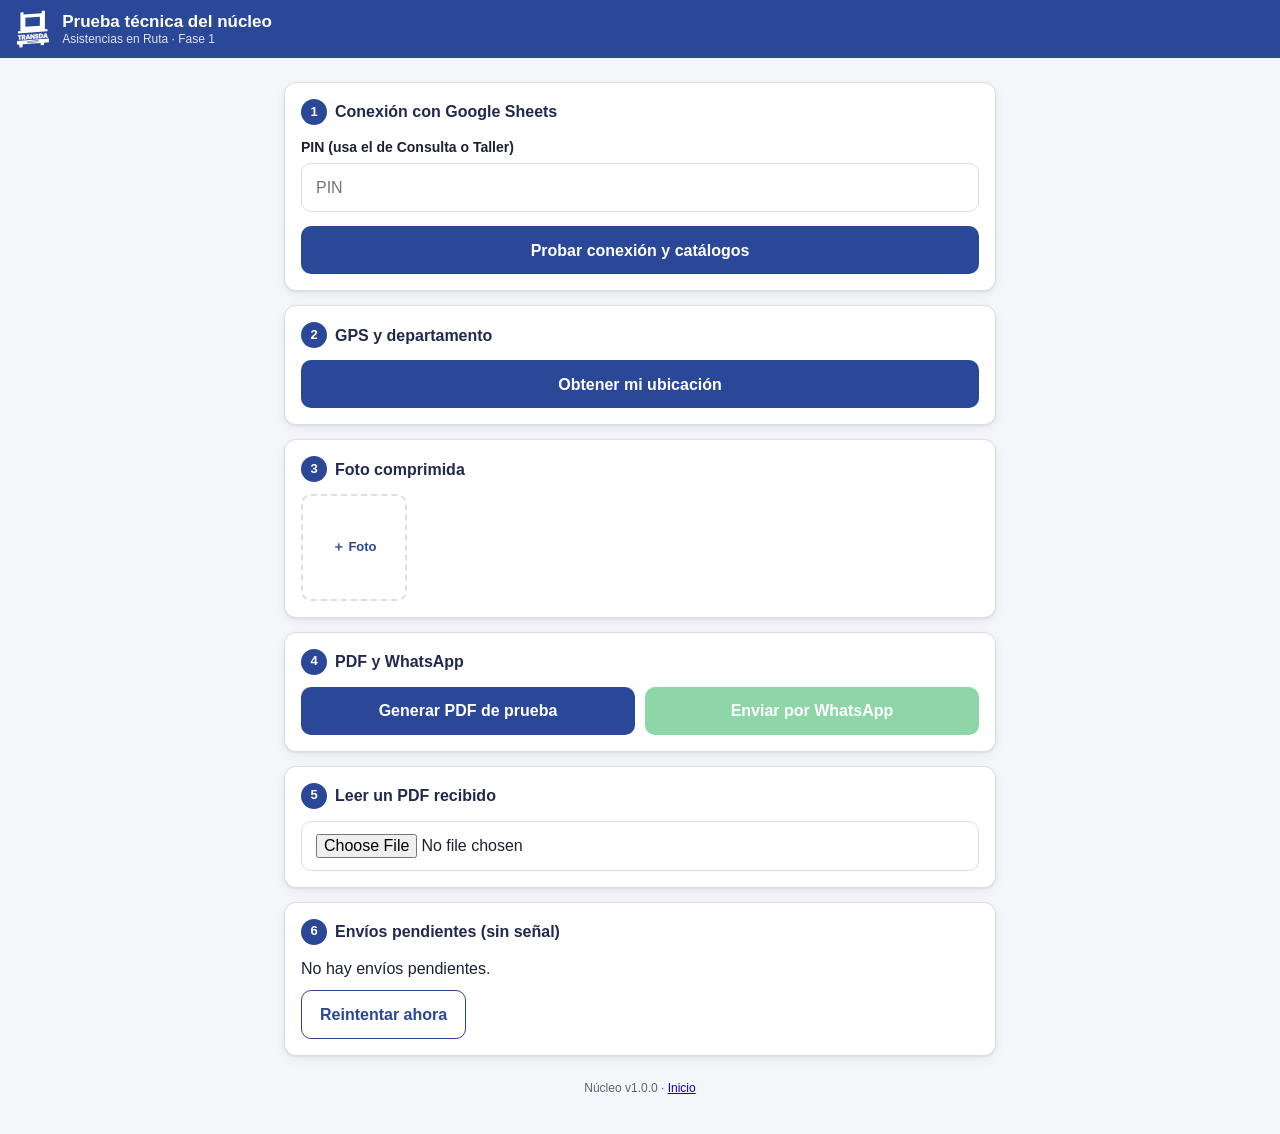
==== nucleo-prueba.html @ d0076cb2 "Add files via upload" ====
<!doctype html>
<html lang="es">
<head>
<meta charset="utf-8">
<meta name="viewport" content="width=device-width, initial-scale=1, viewport-fit=cover">
<meta name="theme-color" content="#2A4798">
<title>Prueba técnica · Asistencias en Ruta</title>
<link rel="icon" href="assets/icon-192.png">
<link rel="stylesheet" href="brand.css">
<style>
  pre { background: #0F1424; color: #DDE3F0; padding: 12px; border-radius: 10px; font-size: 12.5px; overflow: auto; max-height: 260px; white-space: pre-wrap; word-break: break-word; margin: 10px 0 0; }
  .res { margin-top: 10px; }
</style>
</head>
<body>
<header class="ar-header">
  <img src="assets/transda-logo-blanco.svg" alt="TRANSDA">
  <h1>Prueba técnica del núcleo<small>Asistencias en Ruta · Fase 1</small></h1>
</header>
<main class="ar-main">
  <div id="aviso"></div>

  <section class="ar-card">
    <h2><span class="ar-paso">1</span>Conexión con Google Sheets</h2>
    <div class="ar-campo"><label for="pin">PIN (usa el de Consulta o Taller)</label>
      <input id="pin" class="ar-input" inputmode="numeric" autocomplete="off" placeholder="PIN"></div>
    <div class="ar-fila-btn"><button class="ar-btn" id="bCat">Probar conexión y catálogos</button></div>
    <pre id="rCat" class="ar-oculto"></pre>
  </section>

  <section class="ar-card">
    <h2><span class="ar-paso">2</span>GPS y departamento</h2>
    <button class="ar-btn ar-btn-bloque" id="bGps">Obtener mi ubicación</button>
    <pre id="rGps" class="ar-oculto"></pre>
  </section>

  <section class="ar-card">
    <h2><span class="ar-paso">3</span>Foto comprimida</h2>
    <div class="ar-fotos" id="fotos">
      <label class="ar-foto-add">＋ Foto<input type="file" accept="image/*" capture="environment" id="fFoto"></label>
    </div>
    <pre id="rFoto" class="ar-oculto"></pre>
  </section>

  <section class="ar-card">
    <h2><span class="ar-paso">4</span>PDF y WhatsApp</h2>
    <div class="ar-fila-btn">
      <button class="ar-btn" id="bPdf">Generar PDF de prueba</button>
      <button class="ar-btn ar-btn-wa" id="bWa" disabled>Enviar por WhatsApp</button>
    </div>
    <pre id="rPdf" class="ar-oculto"></pre>
  </section>

  <section class="ar-card">
    <h2><span class="ar-paso">5</span>Leer un PDF recibido</h2>
    <input type="file" accept="application/pdf" id="fPdf" class="ar-input">
    <pre id="rLeer" class="ar-oculto"></pre>
  </section>

  <section class="ar-card">
    <h2><span class="ar-paso">6</span>Envíos pendientes (sin señal)</h2>
    <p id="rCola" style="margin:0">Revisando…</p>
    <button class="ar-btn ar-btn-sec" id="bCola" style="margin-top:10px">Reintentar ahora</button>
  </section>
  <p class="ar-pie">Núcleo v<span id="ver"></span> · <a href="index.html">Inicio</a></p>
</main>

<script src="config.js"></script>
<script src="vendor/jspdf.umd.min.js"></script>
<script src="core.js"></script>
<script>
(function () {
  const $ = (id) => document.getElementById(id);
  const mostrar = (id, obj) => { const el = $(id); el.classList.remove('ar-oculto'); el.textContent = typeof obj === 'string' ? obj : JSON.stringify(obj, null, 2); };
  AR.sesion.iniciar('prueba');
  $('ver').textContent = AR.VERSION;
  $('pin').value = AR.sesion.pin();
  if (!AR.api.configurada()) $('aviso').innerHTML = '<div class="ar-aviso ambar">Falta pegar la URL de Apps Script en <b>config.js</b>. Las pruebas 2 a 5 funcionan igual.</div>';
  if (!window.isSecureContext) $('aviso').innerHTML += '<div class="ar-aviso rojo">Abre esta página desde su enlace <b>https://</b> para que funcione el GPS.</div>';

  let gps = null, fotos = [], pdfBlob = null, caso = null;

  $('bCat').onclick = async () => {
    AR.sesion.guardar($('pin').value, 'Prueba técnica');
    mostrar('rCat', 'Conectando…');
    try {
      const t0 = performance.now();
      const d = await AR.catalogos.cargar(true);
      mostrar('rCat', { conexion: 'OK', rol: d.rol, segundos: ((performance.now() - t0) / 1000).toFixed(1),
        unidades: d.unidades.length, pilotos: d.pilotos.length, mecanicos: d.mecanicos.length, areas: d.areas.map(a => a.area), departamentos: d.departamentos.length, config: d.config });
    } catch (e) { mostrar('rCat', '❌ ' + e.message); }
  };

  $('bGps').onclick = async () => {
    mostrar('rGps', 'Buscando señal GPS…');
    try {
      gps = await AR.gps.obtener();
      gps.departamento = await AR.geo.departamento(gps.lat, gps.lng);
      mostrar('rGps', Object.assign({ mapa: AR.gps.mapaUrl(gps.lat, gps.lng) }, gps));
    } catch (e) { mostrar('rGps', '❌ ' + e.message); }
  };

  $('fFoto').onchange = async (ev) => {
    const f = ev.target.files[0]; if (!f) return;
    try {
      const r = await AR.fotos.comprimir(f);
      fotos.push(r.dataUrl);
      const div = document.createElement('div'); div.className = 'ar-foto'; div.innerHTML = '<img alt="">'; div.firstChild.src = r.dataUrl;
      $('fotos').insertBefore(div, $('fotos').lastElementChild);
      mostrar('rFoto', { original_kb: Math.round(f.size / 1024), comprimida_kb: r.kb, tamaño: r.ancho + '×' + r.alto });
    } catch (e) { mostrar('rFoto', '❌ ' + e.message); }
    ev.target.value = '';
  };

  $('bPdf').onclick = async () => {
    const ahora = Date.now();
    caso = {
      correlativo: 'AR-PRUEBA-0000', estado: 'CERRADA', unidad: 'C140', cisterna: 'ER177', tipoUnidad: 'CABEZAL', componente: 'Cabezal',
      creadoEn: new Date(ahora - 3 * 3600e3).toISOString(), creadoPor: 'Prueba', origen: 'Piloto',
      pilotoNombre: 'Piloto de prueba', pilotoTel: '5555-5555', area: 'Llantas', descripcion: 'Reventón de llanta en eje de tracción, lado izquierdo. (Documento de PRUEBA)',
      puedeMoverse: 'NO', conCarga: 'SI', prioridad: 'Alta',
      lat: gps ? gps.lat : 14.3044, lng: gps ? gps.lng : -90.7852, precisionM: gps ? gps.precision : 12, departamento: gps ? gps.departamento : 'Escuintla',
      referencia: 'Km 58 CA-9, frente a gasolinera', mecanicoNombre: 'Mecánico de prueba', mecanicoTipo: 'Interno',
      asignadoEn: new Date(ahora - 2.6 * 3600e3).toISOString(), salidaEn: new Date(ahora - 2.5 * 3600e3).toISOString(),
      llegadaEn: new Date(ahora - 1.6 * 3600e3).toISOString(), finEn: new Date(ahora - 0.7 * 3600e3).toISOString(), cerradoEn: new Date(ahora - 0.7 * 3600e3).toISOString(),
      diagnostico: 'Llanta 11R22.5 con corte lateral', trabajoRealizado: 'Cambio de llanta por repuesto, torque y revisión de presión', repuestos: '1 llanta 11R22.5',
      resultado: 'Habilitada', minAsignacion: '', minLlegada: '', minReparacion: '', minTotal: ''
    };
    try {
      pdfBlob = await AR.pdf.crear('completo', caso, { reporte: fotos.slice(0, 3), cierre: fotos.slice(3) });
      $('bWa').disabled = false;
      mostrar('rPdf', { pdf_kb: Math.round(pdfBlob.size / 1024), nombre: AR.pdf.nombre('completo', caso), compartirArchivos: !!(navigator.canShare && navigator.canShare({ files: [new File([pdfBlob], 'x.pdf', { type: 'application/pdf' })] })) });
      window.open(URL.createObjectURL(pdfBlob), '_blank');
    } catch (e) { mostrar('rPdf', '❌ ' + e.message); }
  };
  $('bWa').onclick = () => AR.compartir(pdfBlob, AR.pdf.nombre('completo', caso), AR.textoWhatsApp('cierre', caso)).then((r) => AR.ui.toast('Resultado: ' + r));

  $('fPdf').onchange = async (ev) => {
    const f = ev.target.files[0]; if (!f) return;
    try { mostrar('rLeer', await AR.pdf.leerDatos(f)); } catch (e) { mostrar('rLeer', '❌ ' + e.message); }
  };

  AR.on('cola', (c) => { if (c.pendientes !== null) $('rCola').textContent = c.pendientes ? c.pendientes + ' envío(s) esperando señal.' : 'No hay envíos pendientes.'; });
  AR.api.contarCola();
  $('bCola').onclick = () => AR.api.procesarCola().then((n) => AR.ui.toast(n + ' envío(s) completados'));
})();
</script>
</body>
</html>
---- brand.css ----
/* ============================================================
   Marca TRANSDA / Don Arturo — tokens y componentes base
   Cambiar colores SOLO aquí (sección :root).
   ============================================================ */
:root {
  --ar-azul: #2A4798;        /* azul TRANSDA (tomado del logo) */
  --ar-azul-osc: #21294F;    /* navy del texto del logo */
  --ar-azul-claro: #E8EDF8;
  --ar-acento: #2A4798;      /* PENDIENTE: color de acento institucional Don Arturo */

  --ar-fondo: #F4F6FA;
  --ar-superficie: #FFFFFF;
  --ar-texto: #1B2033;
  --ar-texto-2: #5B6275;
  --ar-borde: #D9DEE8;

  /* Estados (semáforo) */
  --ar-ok: #1E8E3E;      --ar-ok-bg: #E6F4EA;
  --ar-ambar: #B26A00;   --ar-ambar-bg: #FFF3DC;
  --ar-rojo: #C5221F;    --ar-rojo-bg: #FCE8E6;
  --ar-info: #1967D2;    --ar-info-bg: #E8F0FE;
  --ar-gris: #5F6368;    --ar-gris-bg: #F1F3F4;

  --ar-radio: 12px;
  --ar-sombra: 0 1px 2px rgba(20, 30, 60, .08), 0 4px 12px rgba(20, 30, 60, .06);
  --ar-fuente: "Segoe UI", Roboto, "Helvetica Neue", Arial, system-ui, sans-serif;
}

* { box-sizing: border-box; }
html { -webkit-text-size-adjust: 100%; }
body {
  margin: 0; font-family: var(--ar-fuente); font-size: 16px; line-height: 1.45;
  color: var(--ar-texto); background: var(--ar-fondo);
}

/* Encabezado */
.ar-header {
  position: sticky; top: 0; z-index: 20;
  display: flex; align-items: center; gap: 12px;
  padding: 10px 16px; padding-top: max(10px, env(safe-area-inset-top));
  background: var(--ar-azul); color: #fff;
}
.ar-header img { height: 38px; width: auto; }
.ar-header h1 { font-size: 17px; margin: 0; font-weight: 700; line-height: 1.2; }
.ar-header small { display: block; font-size: 12px; opacity: .85; font-weight: 400; }
.ar-header .ar-espacio { flex: 1; }

.ar-main { max-width: 760px; margin: 0 auto; padding: 16px; padding-bottom: 96px; }

/* Tarjetas y secciones */
.ar-card {
  background: var(--ar-superficie); border: 1px solid var(--ar-borde);
  border-radius: var(--ar-radio); box-shadow: var(--ar-sombra);
  padding: 16px; margin-bottom: 14px;
}
.ar-card h2 { font-size: 16px; margin: 0 0 12px; color: var(--ar-azul-osc); display: flex; align-items: center; gap: 8px; }
.ar-paso { display: inline-flex; width: 26px; height: 26px; border-radius: 50%; background: var(--ar-azul); color: #fff;
  align-items: center; justify-content: center; font-size: 13px; font-weight: 700; flex: none; }

/* Formularios */
.ar-campo { margin-bottom: 14px; }
.ar-campo label, .ar-label { display: block; font-size: 14px; font-weight: 600; margin-bottom: 6px; color: var(--ar-texto); }
.ar-campo .ar-ayuda { font-size: 12.5px; color: var(--ar-texto-2); margin-top: 4px; }
.ar-input, .ar-select, .ar-textarea {
  width: 100%; min-height: 48px; padding: 12px 14px; font: inherit; font-size: 16px; /* 16px evita zoom en iOS */
  color: var(--ar-texto); background: #fff; border: 1.5px solid var(--ar-borde); border-radius: 10px;
  appearance: none; -webkit-appearance: none;
}
.ar-textarea { min-height: 96px; resize: vertical; }
.ar-input:focus, .ar-select:focus, .ar-textarea:focus { outline: none; border-color: var(--ar-azul); box-shadow: 0 0 0 3px rgba(42, 71, 152, .18); }
.ar-select { background-image: linear-gradient(45deg, transparent 50%, var(--ar-texto-2) 50%), linear-gradient(135deg, var(--ar-texto-2) 50%, transparent 50%);
  background-position: calc(100% - 20px) 21px, calc(100% - 15px) 21px; background-size: 5px 5px; background-repeat: no-repeat; padding-right: 36px; }

/* Opciones tipo botón (radio grandes) */
.ar-opciones { display: grid; grid-template-columns: repeat(auto-fit, minmax(130px, 1fr)); gap: 8px; }
.ar-opcion { position: relative; }
.ar-opcion input { position: absolute; opacity: 0; pointer-events: none; }
.ar-opcion span {
  display: flex; align-items: center; justify-content: center; text-align: center; min-height: 52px; padding: 8px 10px;
  border: 1.5px solid var(--ar-borde); border-radius: 10px; background: #fff; font-weight: 600; font-size: 15px; cursor: pointer;
}
.ar-opcion input:checked + span { border-color: var(--ar-azul); background: var(--ar-azul-claro); color: var(--ar-azul-osc); box-shadow: inset 0 0 0 1px var(--ar-azul); }
.ar-opcion input:focus-visible + span { outline: 3px solid rgba(42, 71, 152, .35); }

/* Botones */
.ar-btn {
  display: inline-flex; align-items: center; justify-content: center; gap: 8px;
  min-height: 48px; padding: 12px 18px; border: 0; border-radius: 10px; font: inherit; font-weight: 700; font-size: 16px;
  background: var(--ar-azul); color: #fff; cursor: pointer; text-decoration: none; -webkit-tap-highlight-color: transparent;
}
.ar-btn:active { transform: translateY(1px); }
.ar-btn[disabled] { opacity: .5; cursor: not-allowed; }
.ar-btn-sec { background: #fff; color: var(--ar-azul); border: 1.5px solid var(--ar-azul); }
.ar-btn-ok { background: var(--ar-ok); }
.ar-btn-wa { background: #1FAF53; }
.ar-btn-peligro { background: var(--ar-rojo); }
.ar-btn-bloque { width: 100%; }
.ar-btn-grande { min-height: 58px; font-size: 17px; }
.ar-fila-btn { display: flex; gap: 10px; flex-wrap: wrap; }
.ar-fila-btn > * { flex: 1 1 160px; }

/* Barra inferior fija (acción principal en móvil) */
.ar-barra-inf {
  position: fixed; left: 0; right: 0; bottom: 0; z-index: 30; padding: 12px 16px;
  padding-bottom: max(12px, env(safe-area-inset-bottom));
  background: rgba(255, 255, 255, .96); border-top: 1px solid var(--ar-borde); backdrop-filter: blur(6px);
}
.ar-barra-inf .ar-btn { width: 100%; max-width: 728px; margin: 0 auto; display: flex; }

/* Chips de estado */
.ar-chip { display: inline-flex; align-items: center; gap: 6px; padding: 3px 10px; border-radius: 999px; font-size: 12.5px; font-weight: 700; white-space: nowrap; }
.ar-chip::before { content: ""; width: 7px; height: 7px; border-radius: 50%; background: currentColor; }
.ar-chip.ok { color: var(--ar-ok); background: var(--ar-ok-bg); }
.ar-chip.ambar { color: var(--ar-ambar); background: var(--ar-ambar-bg); }
.ar-chip.rojo { color: var(--ar-rojo); background: var(--ar-rojo-bg); }
.ar-chip.info { color: var(--ar-info); background: var(--ar-info-bg); }
.ar-chip.gris { color: var(--ar-gris); background: var(--ar-gris-bg); }

/* Fotos */
.ar-fotos { display: grid; grid-template-columns: repeat(auto-fill, minmax(96px, 1fr)); gap: 8px; }
.ar-foto { position: relative; aspect-ratio: 1; border-radius: 10px; overflow: hidden; background: var(--ar-gris-bg); border: 1px solid var(--ar-borde); }
.ar-foto img { width: 100%; height: 100%; object-fit: cover; display: block; }
.ar-foto button { position: absolute; top: 4px; right: 4px; width: 30px; height: 30px; border-radius: 50%; border: 0; background: rgba(0, 0, 0, .6); color: #fff; font-size: 18px; line-height: 1; cursor: pointer; }
.ar-foto-add { display: flex; flex-direction: column; align-items: center; justify-content: center; gap: 4px; aspect-ratio: 1;
  border: 2px dashed var(--ar-borde); border-radius: 10px; color: var(--ar-azul); font-weight: 700; font-size: 13px; cursor: pointer; background: #fff; }
.ar-foto-add input { display: none; }

/* Avisos */
.ar-aviso { padding: 12px 14px; border-radius: 10px; font-size: 14px; margin-bottom: 12px; border: 1px solid transparent; }
.ar-aviso.ok { background: var(--ar-ok-bg); color: #135E2A; border-color: #BFE3C9; }
.ar-aviso.ambar { background: var(--ar-ambar-bg); color: #7A4A00; border-color: #F5D9A3; }
.ar-aviso.rojo { background: var(--ar-rojo-bg); color: #8C1A17; border-color: #F4C4C0; }
.ar-aviso.info { background: var(--ar-info-bg); color: #174EA6; border-color: #C6DAFC; }

.ar-toast { position: fixed; left: 50%; bottom: 96px; transform: translateX(-50%); z-index: 99; max-width: calc(100% - 32px);
  padding: 12px 16px; border-radius: 10px; color: #fff; background: #1B2033; font-size: 14.5px; box-shadow: var(--ar-sombra); }
.ar-toast.rojo { background: var(--ar-rojo); } .ar-toast.ok { background: var(--ar-ok); }

.ar-kv { display: grid; grid-template-columns: max-content 1fr; gap: 6px 14px; font-size: 14.5px; margin: 0; }
.ar-kv dt { color: var(--ar-texto-2); } .ar-kv dd { margin: 0; font-weight: 600; word-break: break-word; }
.ar-mono { font-variant-numeric: tabular-nums; }
.ar-oculto { display: none !important; }
.ar-pie { text-align: center; color: var(--ar-texto-2); font-size: 12px; margin-top: 24px; }

@media (min-width: 900px) {
  .ar-main { padding: 24px; }
}
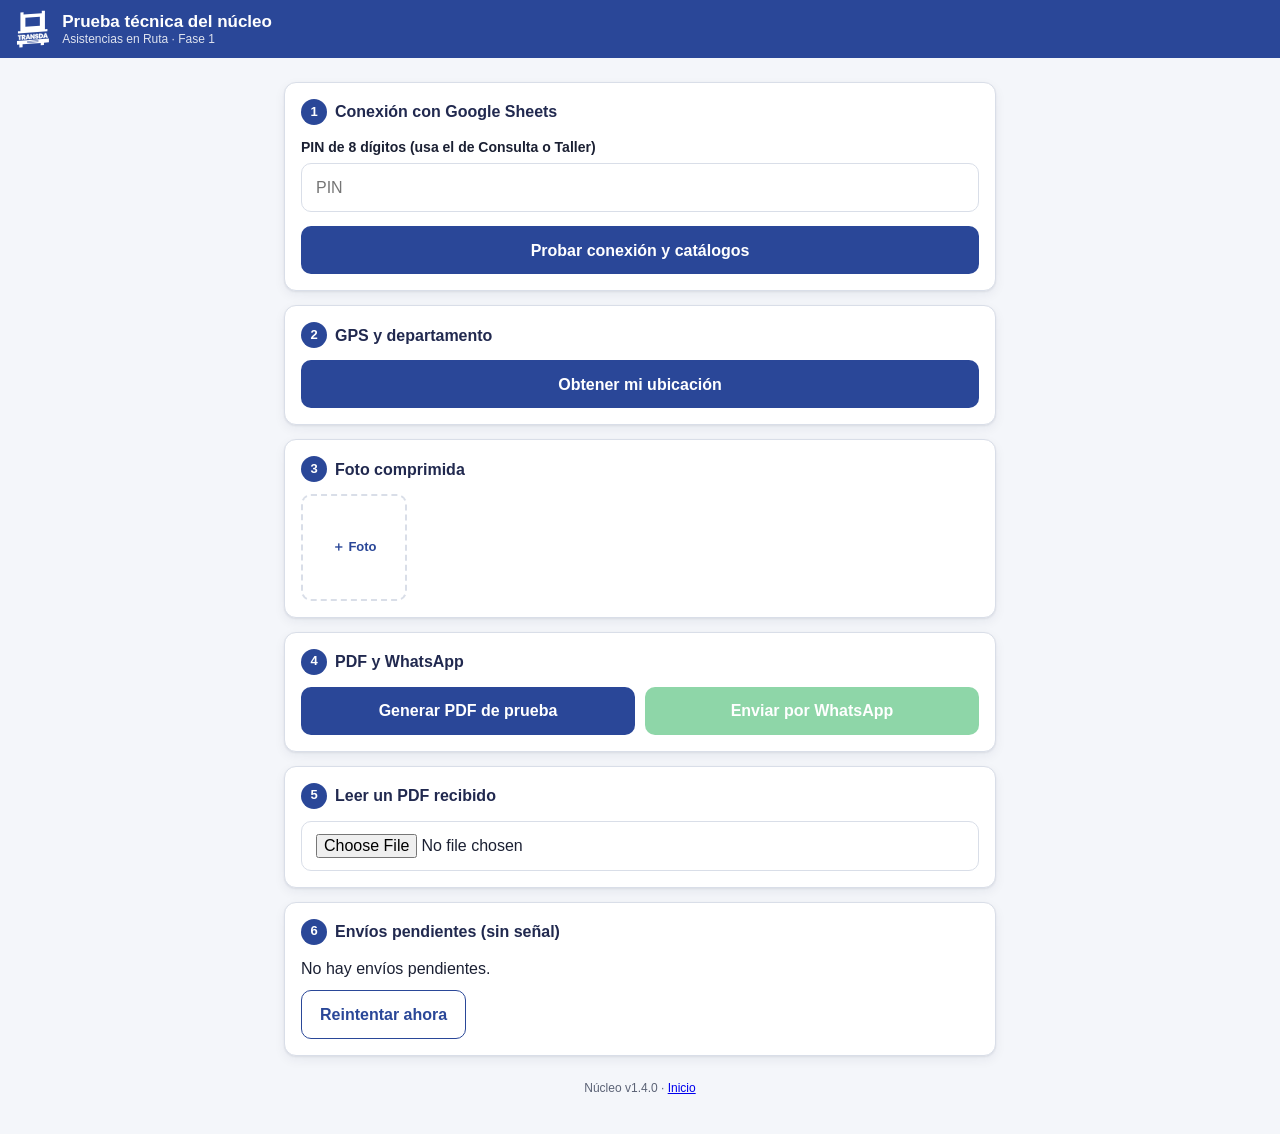
==== commit 7e8f943b: "Add files via upload" ====
--- a/nucleo-prueba.html
+++ b/nucleo-prueba.html
@@ -22,7 +22,7 @@
 
   <section class="ar-card">
     <h2><span class="ar-paso">1</span>Conexión con Google Sheets</h2>
-    <div class="ar-campo"><label for="pin">PIN (usa el de Consulta o Taller)</label>
+    <div class="ar-campo"><label for="pin">PIN de 8 dígitos (usa el de Consulta o Taller)</label>
       <input id="pin" class="ar-input" inputmode="numeric" autocomplete="off" placeholder="PIN"></div>
     <div class="ar-fila-btn"><button class="ar-btn" id="bCat">Probar conexión y catálogos</button></div>
     <pre id="rCat" class="ar-oculto"></pre>
@@ -74,17 +74,17 @@
   const mostrar = (id, obj) => { const el = $(id); el.classList.remove('ar-oculto'); el.textContent = typeof obj === 'string' ? obj : JSON.stringify(obj, null, 2); };
   AR.sesion.iniciar('prueba');
   $('ver').textContent = AR.VERSION;
-  $('pin').value = AR.sesion.pin();
+  $('pin').setAttribute('maxlength', '8');
   if (!AR.api.configurada()) $('aviso').innerHTML = '<div class="ar-aviso ambar">Falta pegar la URL de Apps Script en <b>config.js</b>. Las pruebas 2 a 5 funcionan igual.</div>';
   if (!window.isSecureContext) $('aviso').innerHTML += '<div class="ar-aviso rojo">Abre esta página desde su enlace <b>https://</b> para que funcione el GPS.</div>';
 
   let gps = null, fotos = [], pdfBlob = null, caso = null;
 
   $('bCat').onclick = async () => {
-    AR.sesion.guardar($('pin').value, 'Prueba técnica');
     mostrar('rCat', 'Conectando…');
     try {
       const t0 = performance.now();
+      await AR.api.login($('pin').value, 'Prueba técnica'); $('pin').value = '';
       const d = await AR.catalogos.cargar(true);
       mostrar('rCat', { conexion: 'OK', rol: d.rol, segundos: ((performance.now() - t0) / 1000).toFixed(1),
         unidades: d.unidades.length, pilotos: d.pilotos.length, mecanicos: d.mecanicos.length, areas: d.areas.map(a => a.area), departamentos: d.departamentos.length, config: d.config });
